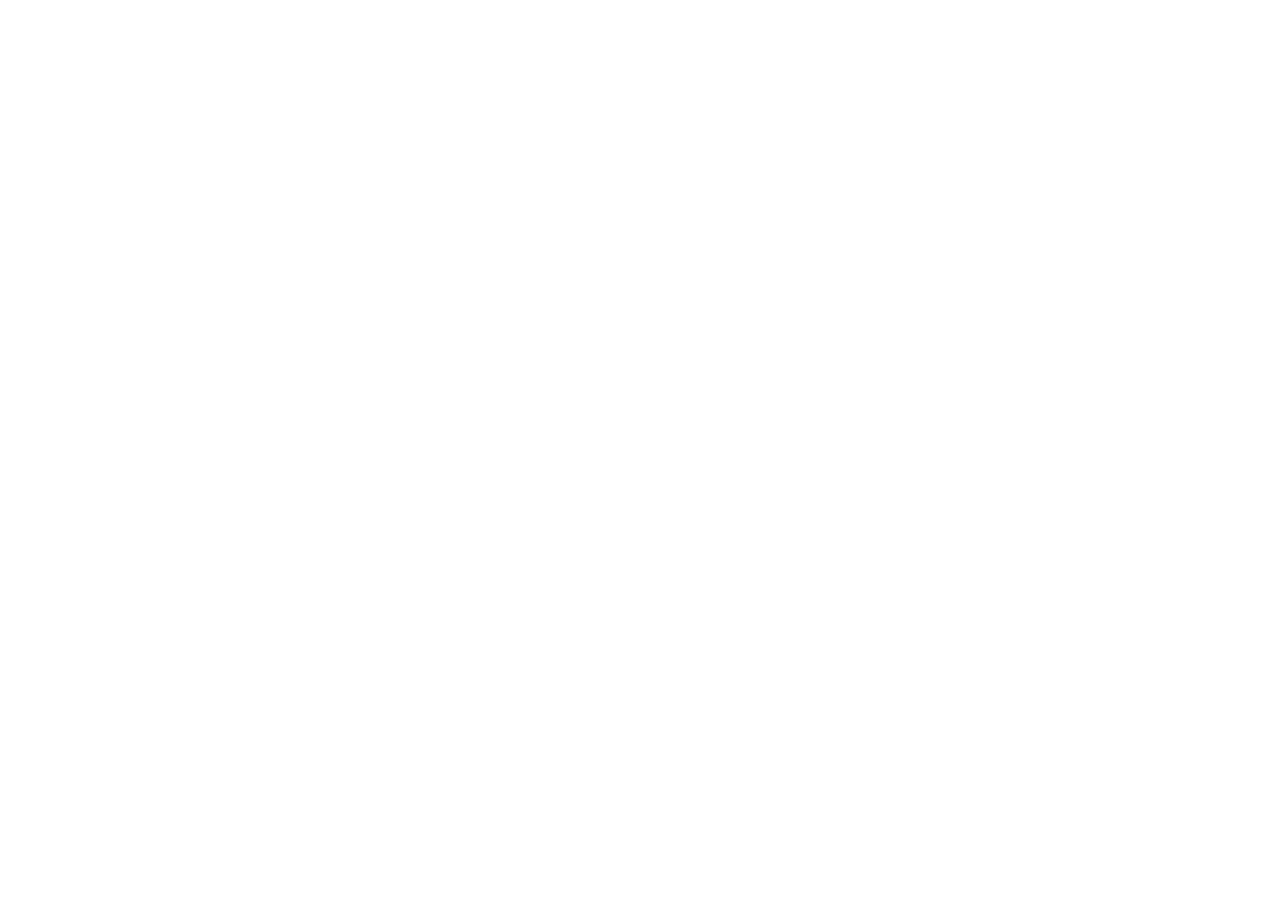
==== day5_flexpanels/index.html @ 16946342 "days already done" ====
<!DOCTYPE html>
<html lang="en">

<head>
    <meta charset="UTF-8">
    <meta name="viewport" content="width=device-width, initial-scale=1.0">
    <title>Flex Panels</title>

    <link rel="stylesheet" href="style.css">
</head>

<body>

    <script src="script.js"></script>
</body>

</html>
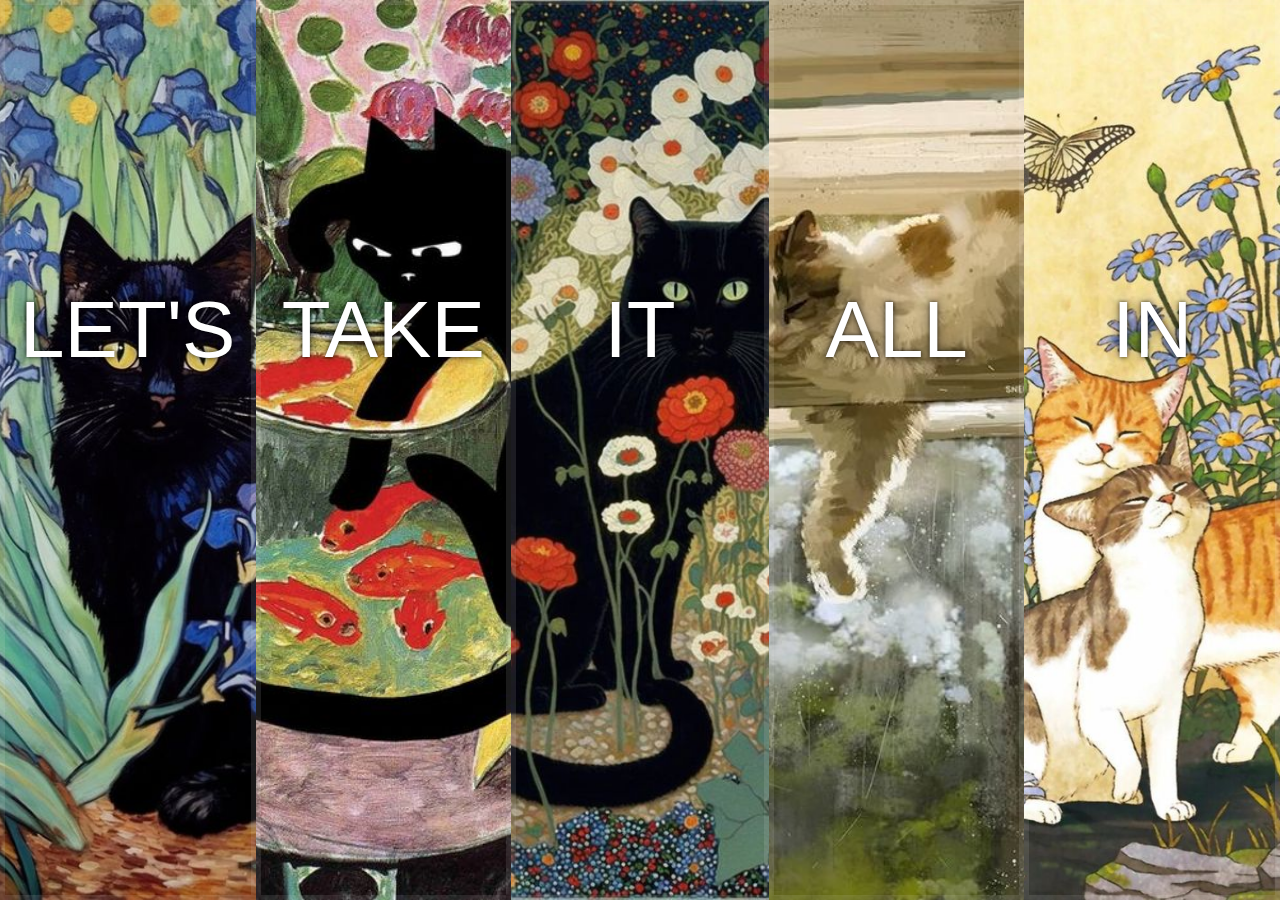
==== commit b0e36e3c: "day 5" ====
--- a/day5_flexpanels/index.html
+++ b/day5_flexpanels/index.html
@@ -10,6 +10,33 @@
 </head>
 
 <body>
+    <div class="panels">
+        <div class="panel panel1">
+            <p>Hey</p>
+            <p>Let's</p>
+            <p>Dance</p>
+        </div>
+        <div class="panel panel2">
+            <p>Give</p>
+            <p>Take</p>
+            <p>Receive</p>
+        </div>
+        <div class="panel panel3">
+            <p>Experience</p>
+            <p>It</p>
+            <p>Today</p>
+        </div>
+        <div class="panel panel4">
+            <p>Give</p>
+            <p>All</p>
+            <p>You can</p>
+        </div>
+        <div class="panel panel5">
+            <p>Life</p>
+            <p>In</p>
+            <p>Motion</p>
+        </div>
+    </div>
 
     <script src="script.js"></script>
 </body>
--- a/day5_flexpanels/style.css
+++ b/day5_flexpanels/style.css
@@ -0,0 +1,114 @@
+html {
+    box-sizing: border-box;
+    background-color: #ffc600;
+    font-family: Arial, Helvetica, sans-serif;
+    font-size: 20px;
+    font-weight: 200;
+}
+
+body {
+    margin: 0;
+}
+
+*,
+*:before,
+*:after {
+    box-sizing: inherit;
+}
+
+.panels {
+    min-height: 100vh;
+    overflow: hidden;
+    display: flex;
+}
+
+.panel {
+    background: #6B0F9C;
+    box-shadow: inset 0 0 0 5px rgba(255, 255, 255, 0.1);
+    color: white;
+    text-align: center;
+    align-items: center;
+    transition:
+        font-size 0.7s cubic-bezier(0.61, -0.19, 0.7, -0.11),
+        flex 0.7s cubic-bezier(0.61, -0.19, 0.7, -0.11),
+        background 0.2s;
+    font-size: 20px;
+    background-size: cover;
+    background-position: center;
+    flex: 1;
+    /*cada panel vai distribuir o space igualmente*/
+    justify-content: center;
+    align-items: center;
+    display: flex;
+    flex-direction: column;
+}
+
+.panel1 {
+    background-image: url(images/cat1.jpg);
+}
+
+.panel2 {
+    background-image: url(images/cat2.jpg);
+}
+
+.panel3 {
+    background-image: url(images/cat3.jpg);
+}
+
+.panel4 {
+    background-image: url(images/cat4.jpg);
+}
+
+.panel5 {
+    background-image: url(images/cat5.jpg);
+}
+
+/*Flex Items*/
+.panel>* {
+    margin: 0;
+    width: 100%;
+    transition: transform 0.5s;
+    /*border: 1px solid red;*/
+    flex: 1 0 auto;
+    display: flex;
+    justify-content: center;
+    justify-items: center;
+}
+
+.panel>*:first-child {
+    transform: translateY(-100%)
+}
+
+.panel.open-active>*:first-child {
+    transform: translateY(0)
+}
+
+.panel>*:last-child {
+    transform: translateY(100%)
+}
+
+.panel.open-active>*:last-child {
+    transform: translateY(0)
+}
+
+.panel p {
+    text-transform: uppercase;
+    font-family: 'Franklin Gothic Medium', 'Arial Narrow', Arial, sans-serif;
+    text-shadow: 0 0 4px rgba(0, 0, 0, 0.72), 0 0 14px rgba(0, 0, 0, 0.45);
+    font-size: 2em;
+}
+
+.panel p:nth-child(2) {
+    font-size: 4em;
+}
+
+.panel-open {
+    flex: 5;
+    /*takes 5 times the amount of extra room*/
+    font-size: 40px;
+}
+
+.cta {
+    color: white;
+    text-decoration: none;
+}